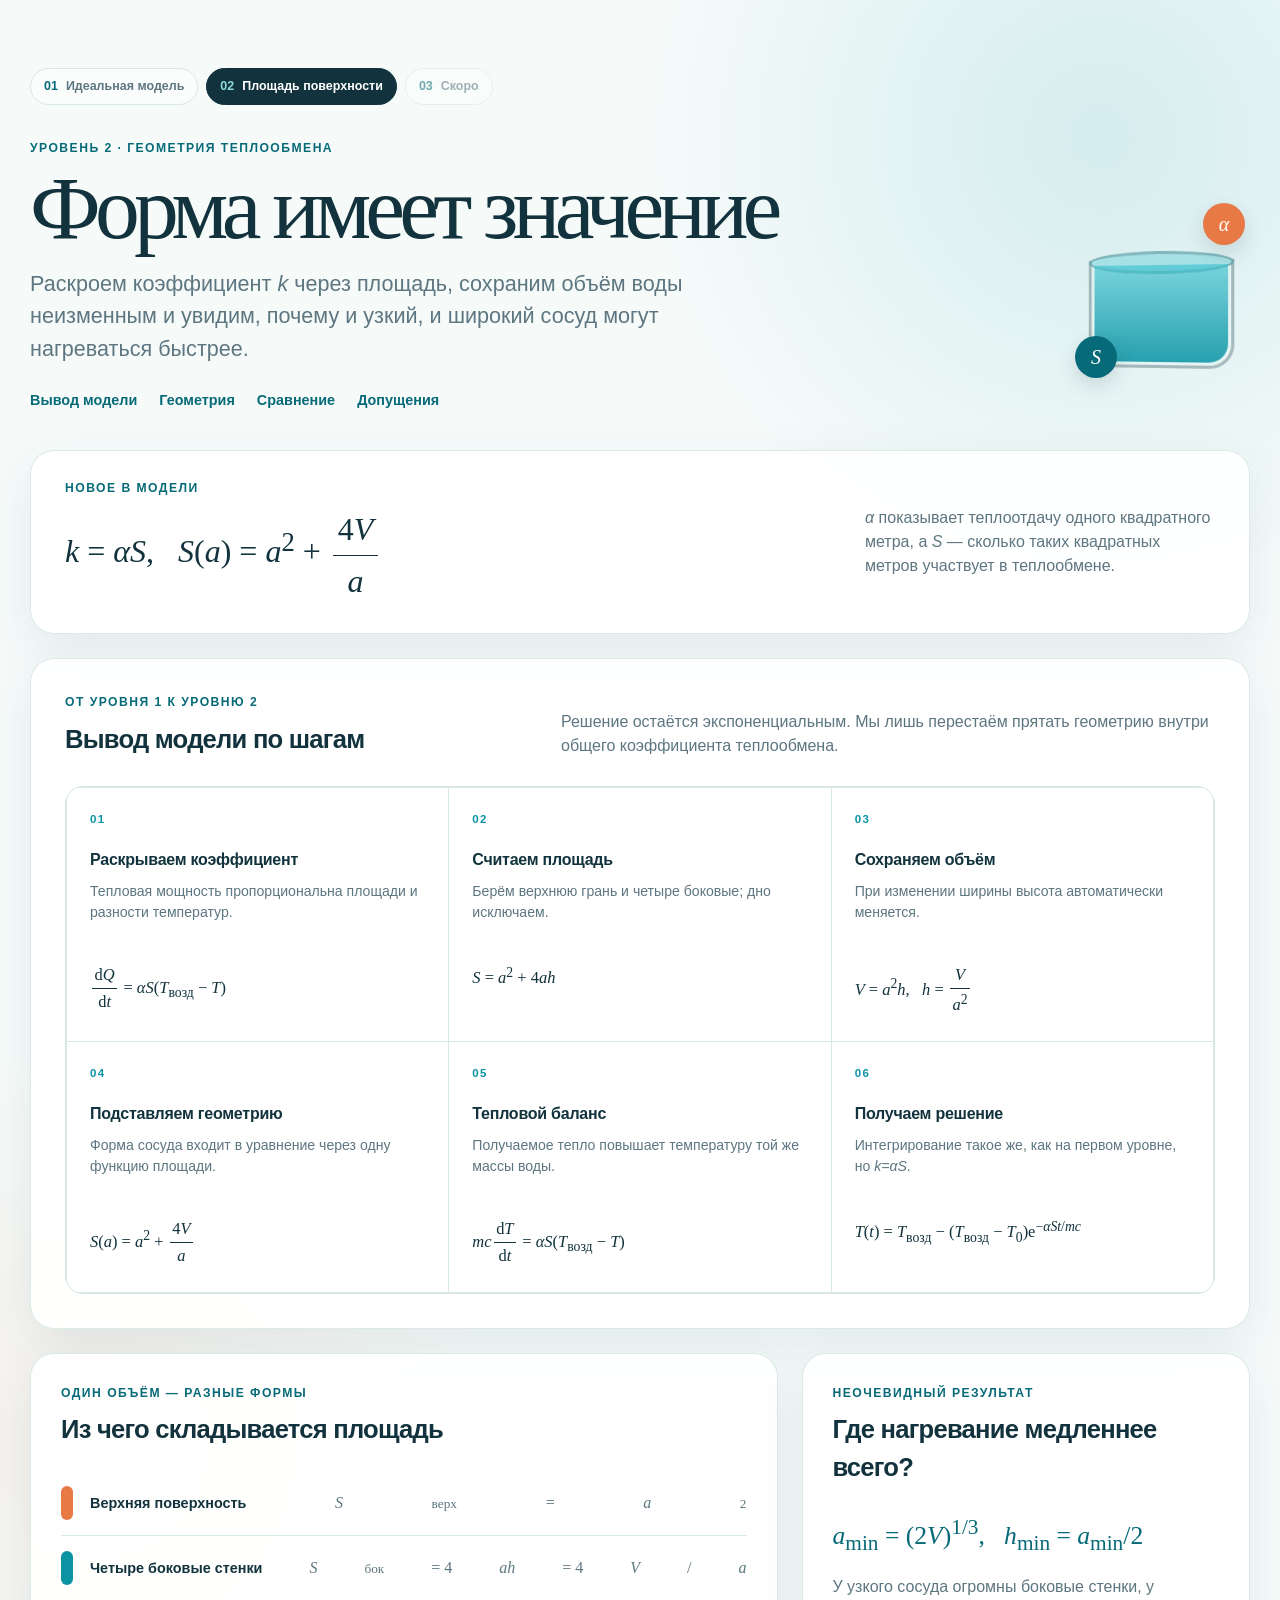
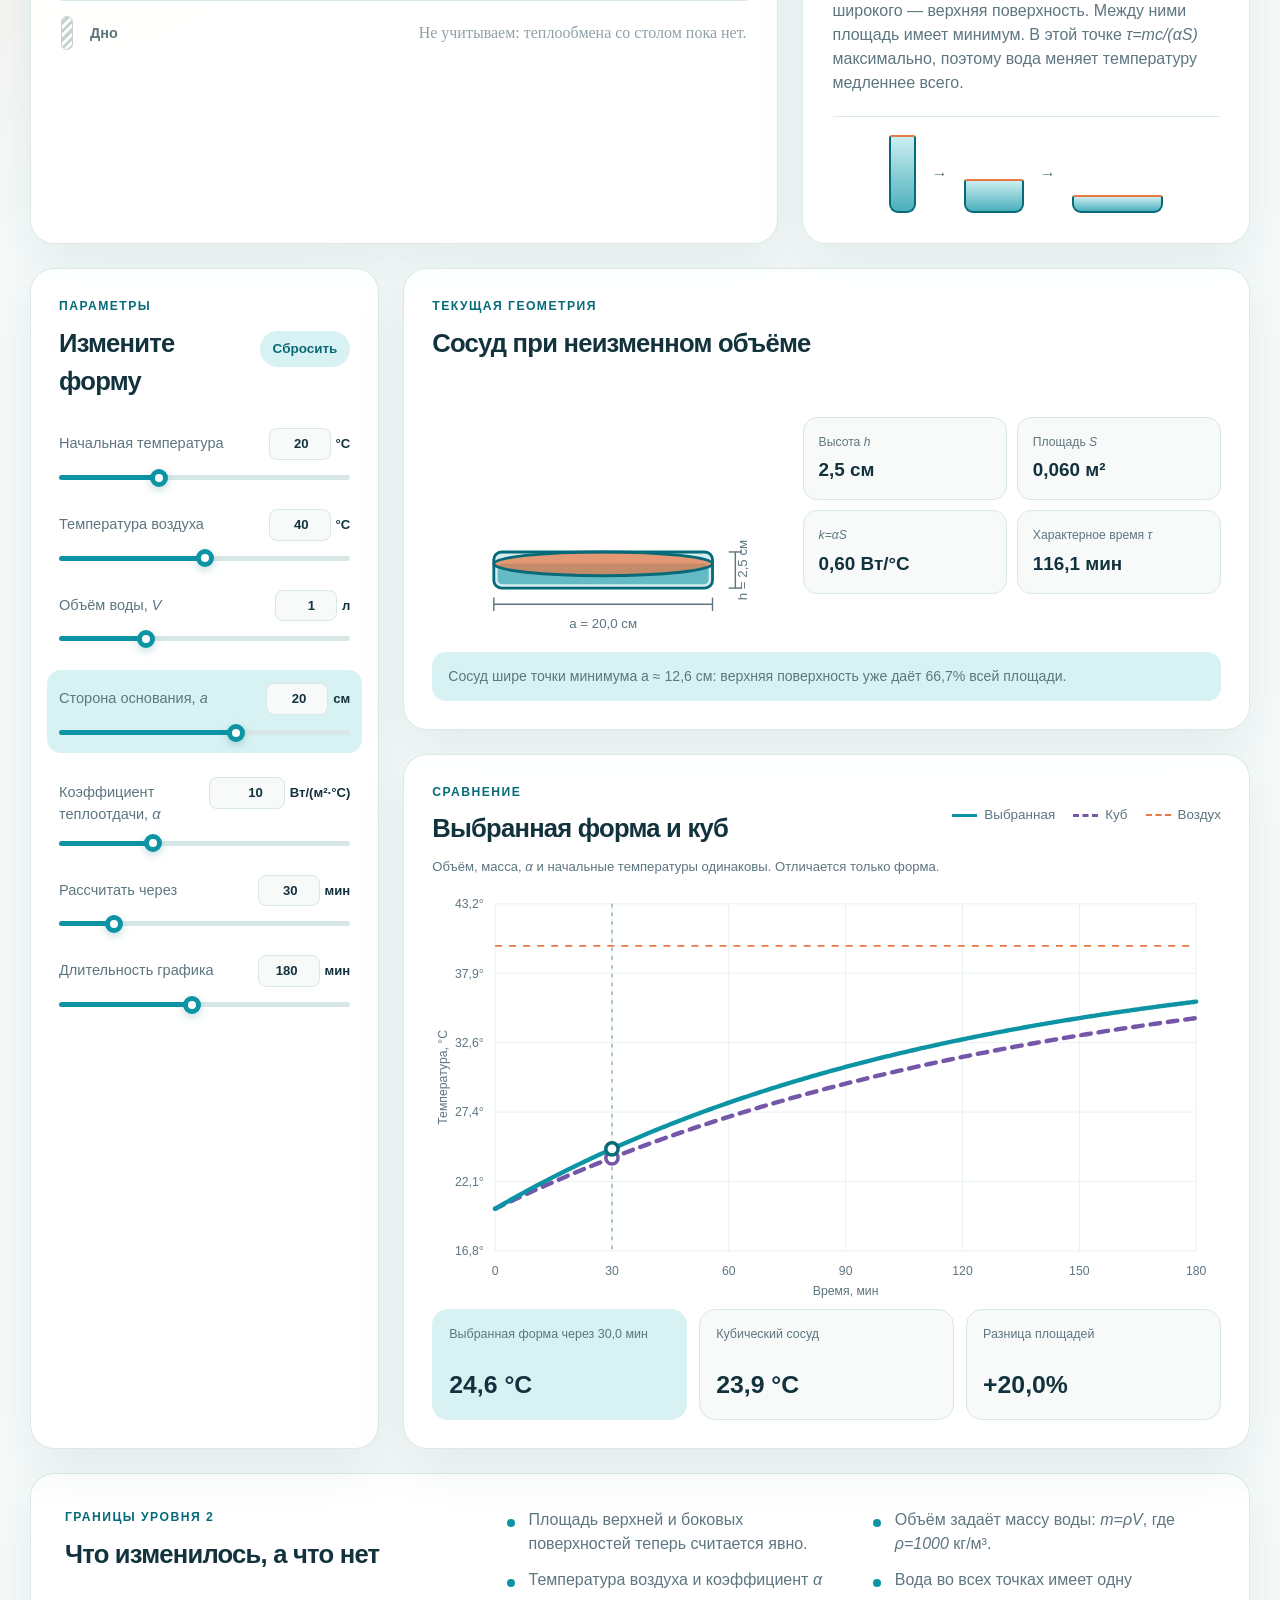
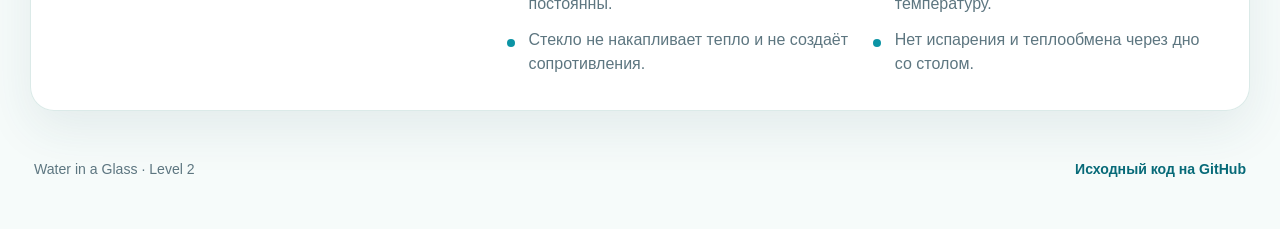
==== levels/2-surface-area/index.html @ 98decfc2 "Add level two surface area model" ====
<!doctype html>
<html lang="ru">
  <head>
    <meta charset="utf-8">
    <meta name="viewport" content="width=device-width, initial-scale=1">
    <meta name="description" content="Уровень 2: как площадь и форма сосуда влияют на нагревание воды">
    <title>Уровень 2 — площадь поверхности</title>
    <link rel="icon" href="../../favicon.svg" type="image/svg+xml">
    <link rel="stylesheet" href="../../styles.css">
    <link rel="stylesheet" href="level-two.css">
    <script src="level-two.js" defer></script>
  </head>
  <body>
    <main class="page-shell">
      <header class="hero level-two-hero">
        <nav class="level-switcher" aria-label="Уровни модели">
          <a href="../../"><span>01</span> Идеальная модель</a>
          <a href="./" aria-current="page"><span>02</span> Площадь поверхности</a>
          <span class="level-coming"><span>03</span> Скоро</span>
        </nav>
        <div class="eyebrow">Уровень 2 · геометрия теплообмена</div>
        <div class="hero-grid">
          <div>
            <h1>Форма имеет значение</h1>
            <p class="lede">
              Раскроем коэффициент <var>k</var> через площадь, сохраним объём воды
              неизменным и увидим, почему и узкий, и широкий сосуд могут нагреваться быстрее.
            </p>
            <nav class="page-nav" aria-label="Разделы уровня 2">
              <a href="#derivation">Вывод модели</a>
              <a href="#geometry">Геометрия</a>
              <a href="#simulator">Сравнение</a>
              <a href="#assumptions">Допущения</a>
            </nav>
          </div>
          <div class="shape-hero" aria-hidden="true">
            <div class="shape-hero-air">α</div>
            <div class="shape-hero-vessel"><span></span></div>
            <div class="shape-hero-area">S</div>
          </div>
        </div>
      </header>

      <section class="formula-card level-two-formula" aria-labelledby="formula-title">
        <div>
          <p class="section-kicker" id="formula-title">Новое в модели</p>
          <p class="formula" aria-label="k равно альфа S; S равно a в квадрате плюс четыре V делённое на a">
            <var>k</var> = <var>αS</var>, &nbsp;
            <var>S</var>(<var>a</var>) = <var>a</var><sup>2</sup> +
            <span class="fraction"><span>4<var>V</var></span><span><var>a</var></span></span>
          </p>
        </div>
        <p class="formula-note">
          <var>α</var> показывает теплоотдачу одного квадратного метра, а <var>S</var> —
          сколько таких квадратных метров участвует в теплообмене.
        </p>
      </section>

      <section class="lesson-card" id="derivation" aria-labelledby="derivation-title">
        <div class="lesson-intro">
          <p class="section-kicker">От уровня 1 к уровню 2</p>
          <h2 id="derivation-title">Вывод модели по шагам</h2>
          <p>
            Решение остаётся экспоненциальным. Мы лишь перестаём прятать геометрию
            внутри общего коэффициента теплообмена.
          </p>
        </div>

        <ol class="derivation-grid level-two-steps">
          <li>
            <span class="step-number">01</span>
            <h3>Раскрываем коэффициент</h3>
            <p>Тепловая мощность пропорциональна площади и разности температур.</p>
            <p class="step-equation">
              <span class="fraction"><span>d<var>Q</var></span><span>d<var>t</var></span></span>
              = <var>αS</var>(<var>T</var><sub>возд</sub> − <var>T</var>)
            </p>
          </li>
          <li>
            <span class="step-number">02</span>
            <h3>Считаем площадь</h3>
            <p>Берём верхнюю грань и четыре боковые; дно исключаем.</p>
            <p class="step-equation"><var>S</var> = <var>a</var><sup>2</sup> + 4<var>ah</var></p>
          </li>
          <li>
            <span class="step-number">03</span>
            <h3>Сохраняем объём</h3>
            <p>При изменении ширины высота автоматически меняется.</p>
            <p class="step-equation">
              <var>V</var> = <var>a</var><sup>2</sup><var>h</var>, &nbsp;
              <var>h</var> = <span class="fraction"><span><var>V</var></span><span><var>a</var><sup>2</sup></span></span>
            </p>
          </li>
          <li>
            <span class="step-number">04</span>
            <h3>Подставляем геометрию</h3>
            <p>Форма сосуда входит в уравнение через одну функцию площади.</p>
            <p class="step-equation">
              <var>S</var>(<var>a</var>) = <var>a</var><sup>2</sup> +
              <span class="fraction"><span>4<var>V</var></span><span><var>a</var></span></span>
            </p>
          </li>
          <li>
            <span class="step-number">05</span>
            <h3>Тепловой баланс</h3>
            <p>Получаемое тепло повышает температуру той же массы воды.</p>
            <p class="step-equation">
              <var>mc</var><span class="fraction"><span>d<var>T</var></span><span>d<var>t</var></span></span>
              = <var>αS</var>(<var>T</var><sub>возд</sub> − <var>T</var>)
            </p>
          </li>
          <li>
            <span class="step-number">06</span>
            <h3>Получаем решение</h3>
            <p>Интегрирование такое же, как на первом уровне, но <var>k=αS</var>.</p>
            <p class="step-equation">
              <var>T</var>(<var>t</var>) = <var>T</var><sub>возд</sub> −
              (<var>T</var><sub>возд</sub> − <var>T</var><sub>0</sub>)e<sup>−<var>αSt</var>/<var>mc</var></sup>
            </p>
          </li>
        </ol>
      </section>

      <section class="concepts-grid" id="geometry" aria-label="Геометрический смысл модели">
        <article class="parameter-card geometry-card">
          <p class="section-kicker">Один объём — разные формы</p>
          <h2>Из чего складывается площадь</h2>
          <div class="area-breakdown">
            <div>
              <span class="area-swatch top"></span>
              <p><strong>Верхняя поверхность</strong><var>S</var><sub>верх</sub> = <var>a</var><sup>2</sup></p>
            </div>
            <div>
              <span class="area-swatch sides"></span>
              <p><strong>Четыре боковые стенки</strong><var>S</var><sub>бок</sub> = 4<var>ah</var> = 4<var>V</var>/<var>a</var></p>
            </div>
            <div class="excluded-area">
              <span class="area-swatch bottom"></span>
              <p><strong>Дно</strong>Не учитываем: теплообмена со столом пока нет.</p>
            </div>
          </div>
        </article>

        <article class="meaning-card optimum-card">
          <p class="section-kicker">Неочевидный результат</p>
          <h2>Где нагревание медленнее всего?</h2>
          <p class="optimum-equation">
            <var>a</var><sub>min</sub> = (2<var>V</var>)<sup>1/3</sup>, &nbsp;
            <var>h</var><sub>min</sub> = <var>a</var><sub>min</sub>/2
          </p>
          <p>
            У узкого сосуда огромны боковые стенки, у широкого — верхняя поверхность.
            Между ними площадь имеет минимум. В этой точке <var>τ=mc/(αS)</var> максимально,
            поэтому вода меняет температуру медленнее всего.
          </p>
          <div class="shape-extremes" aria-hidden="true">
            <span class="shape-example narrow"></span>
            <i>→</i>
            <span class="shape-example optimum"></span>
            <i>→</i>
            <span class="shape-example wide"></span>
          </div>
        </article>
      </section>

      <section class="workspace level-two-workspace" id="simulator" aria-label="Сравнение форм сосудов">
        <aside class="controls-card">
          <div class="section-heading">
            <div>
              <p class="section-kicker">Параметры</p>
              <h2>Измените форму</h2>
            </div>
            <button class="reset-button" id="reset" type="button">Сбросить</button>
          </div>

          <div class="control-list">
            <div class="control">
              <div class="control-header">
                <label for="initial-temperature">Начальная температура</label>
                <span class="numeric-control"><input id="initial-temperature-number" type="number" min="-10" max="80" step="0.1" value="20" aria-label="Точная начальная температура"><span>°C</span></span>
              </div>
              <input id="initial-temperature" type="range" min="-10" max="80" step="0.1" value="20">
            </div>
            <div class="control">
              <div class="control-header">
                <label for="air-temperature">Температура воздуха</label>
                <span class="numeric-control"><input id="air-temperature-number" type="number" min="-10" max="90" step="0.1" value="40" aria-label="Точная температура воздуха"><span>°C</span></span>
              </div>
              <input id="air-temperature" type="range" min="-10" max="90" step="0.1" value="40">
            </div>
            <div class="control">
              <div class="control-header">
                <label for="volume">Объём воды, <var>V</var></label>
                <span class="numeric-control"><input id="volume-number" type="number" min="0.2" max="3" step="0.01" value="1" aria-label="Точный объём воды"><span>л</span></span>
              </div>
              <input id="volume" type="range" min="0.2" max="3" step="0.01" value="1">
            </div>
            <div class="control highlighted-control">
              <div class="control-header">
                <label for="base-side">Сторона основания, <var>a</var></label>
                <span class="numeric-control"><input id="base-side-number" type="number" min="4" max="30" step="0.1" value="20" aria-label="Точная сторона квадратного основания"><span>см</span></span>
              </div>
              <input id="base-side" type="range" min="4" max="30" step="0.1" value="20">
            </div>
            <div class="control">
              <div class="control-header">
                <label for="alpha">Коэффициент теплоотдачи, <var>α</var></label>
                <span class="numeric-control wide"><input id="alpha-number" type="number" min="1" max="30" step="0.1" value="10" aria-label="Точный коэффициент теплоотдачи"><span>Вт/(м²·°C)</span></span>
              </div>
              <input id="alpha" type="range" min="1" max="30" step="0.1" value="10">
            </div>
            <div class="control">
              <div class="control-header">
                <label for="sample-time">Рассчитать через</label>
                <span class="numeric-control"><input id="sample-time-number" type="number" min="0" max="180" step="0.1" value="30" aria-label="Точное время расчёта"><span>мин</span></span>
              </div>
              <input id="sample-time" type="range" min="0" max="180" step="0.1" value="30">
            </div>
            <div class="control">
              <div class="control-header">
                <label for="duration">Длительность графика</label>
                <span class="numeric-control"><input id="duration-number" type="number" min="30" max="360" step="1" value="180" aria-label="Точная длительность графика"><span>мин</span></span>
              </div>
              <input id="duration" type="range" min="30" max="360" step="1" value="180">
            </div>
          </div>
        </aside>

        <div class="level-two-output">
          <section class="vessel-card" aria-labelledby="vessel-title">
            <div>
              <p class="section-kicker">Текущая геометрия</p>
              <h2 id="vessel-title">Сосуд при неизменном объёме</h2>
            </div>
            <div class="vessel-layout">
              <svg id="vessel-diagram" viewBox="0 0 360 270" role="img" aria-labelledby="vessel-diagram-title vessel-diagram-description">
                <title id="vessel-diagram-title">Схема сосуда</title>
                <desc id="vessel-diagram-description">Прямоугольный сосуд с квадратным основанием, заполненный водой.</desc>
              </svg>
              <dl class="geometry-values">
                <div><dt>Высота <var>h</var></dt><dd id="height-result">2,5 см</dd></div>
                <div><dt>Площадь <var>S</var></dt><dd id="area-result">0,060 м²</dd></div>
                <div><dt><var>k=αS</var></dt><dd id="k-result">0,60 Вт/°C</dd></div>
                <div><dt>Характерное время <var>τ</var></dt><dd id="tau-result">116,1 мин</dd></div>
              </dl>
            </div>
            <p class="geometry-insight" id="geometry-insight"></p>
          </section>

          <section class="visualization-card comparison-card" aria-labelledby="graph-heading">
            <div class="section-heading graph-heading">
              <div>
                <p class="section-kicker">Сравнение</p>
                <h2 id="graph-heading">Выбранная форма и куб</h2>
              </div>
              <div class="legend" aria-label="Легенда графика">
                <span><i class="legend-line selected-curve"></i>Выбранная</span>
                <span><i class="legend-line cube-curve"></i>Куб</span>
                <span><i class="legend-line ambient"></i>Воздух</span>
              </div>
            </div>
            <p class="chart-explanation">
              Объём, масса, <var>α</var> и начальные температуры одинаковы. Отличается только форма.
            </p>
            <div class="chart-wrap">
              <svg id="comparison-chart" viewBox="0 0 900 480" role="img" aria-labelledby="comparison-chart-title comparison-chart-description">
                <title id="comparison-chart-title">Сравнение температуры воды в сосудах разной формы</title>
                <desc id="comparison-chart-description">Две кривые нагревания воды одинакового объёма в выбранном и кубическом сосудах.</desc>
              </svg>
            </div>
            <div class="results comparison-results" aria-live="polite">
              <article class="result-card accent">
                <span class="result-label" id="sample-result-label">Выбранная форма через 30 мин</span>
                <strong id="sample-temperature">24,6 °C</strong>
              </article>
              <article class="result-card">
                <span class="result-label">Кубический сосуд</span>
                <strong id="cube-temperature">24,0 °C</strong>
              </article>
              <article class="result-card">
                <span class="result-label">Разница площадей</span>
                <strong id="area-comparison">+20,0%</strong>
              </article>
            </div>
          </section>
        </div>
      </section>

      <section class="assumptions" id="assumptions" aria-labelledby="assumptions-title">
        <div>
          <p class="section-kicker">Границы уровня 2</p>
          <h2 id="assumptions-title">Что изменилось, а что нет</h2>
        </div>
        <ul>
          <li>Площадь верхней и боковых поверхностей теперь считается явно.</li>
          <li>Объём задаёт массу воды: <var>m=ρV</var>, где <var>ρ=1000</var> кг/м³.</li>
          <li>Температура воздуха и коэффициент <var>α</var> постоянны.</li>
          <li>Вода во всех точках имеет одну температуру.</li>
          <li>Стекло не накапливает тепло и не создаёт сопротивления.</li>
          <li>Нет испарения и теплообмена через дно со столом.</li>
        </ul>
      </section>

      <footer>
        <span>Water in a Glass · Level 2</span>
        <a href="https://github.com/Tikhonglukhov/water-in-a-glass">Исходный код на GitHub</a>
      </footer>
    </main>
  </body>
</html>
---- styles.css ----
:root {
  color-scheme: light;
  --ink: #12333d;
  --muted: #5d7680;
  --paper: #f6fbfa;
  --card: rgba(255, 255, 255, 0.92);
  --line: #d8e8e6;
  --grid: #e5efee;
  --water: #0c94a5;
  --water-dark: #076a78;
  --water-soft: #d8f2f3;
  --warm: #e87945;
  --shadow: 0 18px 50px rgba(30, 83, 86, 0.09);
  --radius: 24px;
}

* {
  box-sizing: border-box;
}

html {
  scroll-behavior: smooth;
}

body {
  margin: 0;
  color: var(--ink);
  background:
    radial-gradient(circle at 86% 4%, rgba(12, 148, 165, 0.14), transparent 29rem),
    radial-gradient(circle at 7% 42%, rgba(232, 121, 69, 0.08), transparent 25rem),
    var(--paper);
  font-family: Inter, ui-sans-serif, -apple-system, BlinkMacSystemFont, "Segoe UI", sans-serif;
  line-height: 1.5;
}

button,
input {
  font: inherit;
}

.page-shell {
  width: min(1220px, calc(100% - 40px));
  margin: 0 auto;
}

.hero {
  padding: 68px 0 38px;
}

.level-switcher {
  display: flex;
  flex-wrap: wrap;
  gap: 8px;
  margin-bottom: 34px;
}

.level-switcher > a,
.level-switcher > .level-coming {
  display: inline-flex;
  gap: 8px;
  align-items: center;
  padding: 8px 13px;
  color: var(--muted);
  background: rgba(255, 255, 255, 0.64);
  border: 1px solid var(--line);
  border-radius: 999px;
  font-size: 0.78rem;
  font-weight: 750;
  text-decoration: none;
}

.level-switcher > a span,
.level-switcher > .level-coming span {
  color: var(--water-dark);
  font-variant-numeric: tabular-nums;
}

.level-switcher > a:hover {
  color: var(--water-dark);
  border-color: rgba(12, 148, 165, 0.4);
}

.level-switcher > a[aria-current="page"] {
  color: #fff;
  background: var(--ink);
  border-color: var(--ink);
}

.level-switcher > a[aria-current="page"] span {
  color: #8edbe0;
}

.level-switcher > .level-coming {
  opacity: 0.56;
}

.hero-grid {
  display: grid;
  grid-template-columns: minmax(0, 1fr) 180px;
  gap: 56px;
  align-items: center;
}

.eyebrow,
.section-kicker {
  margin: 0 0 8px;
  color: var(--water-dark);
  font-size: 0.76rem;
  font-weight: 800;
  letter-spacing: 0.12em;
  text-transform: uppercase;
}

h1,
h2,
p {
  margin-top: 0;
}

h1 {
  max-width: 850px;
  margin-bottom: 18px;
  font-family: Georgia, "Times New Roman", serif;
  font-size: clamp(3.3rem, 7vw, 6.7rem);
  font-weight: 500;
  letter-spacing: -0.065em;
  line-height: 0.95;
}

h2 {
  margin-bottom: 0;
  font-size: clamp(1.35rem, 2vw, 1.75rem);
  letter-spacing: -0.03em;
}

.lede {
  max-width: 730px;
  margin-bottom: 0;
  color: var(--muted);
  font-size: clamp(1.08rem, 2vw, 1.35rem);
}

.page-nav {
  display: flex;
  flex-wrap: wrap;
  gap: 10px 22px;
  margin-top: 25px;
}

.page-nav a {
  color: var(--water-dark);
  font-size: 0.9rem;
  font-weight: 750;
  text-decoration: none;
}

.page-nav a:hover {
  text-decoration: underline;
  text-underline-offset: 4px;
}

.glass {
  position: relative;
  width: 132px;
  height: 170px;
  margin: 0 auto;
  overflow: hidden;
  border: 3px solid rgba(18, 51, 61, 0.28);
  border-top-color: rgba(18, 51, 61, 0.15);
  border-radius: 8px 8px 30px 30px;
  box-shadow: inset 10px 0 18px rgba(255, 255, 255, 0.5), 0 26px 30px rgba(12, 106, 120, 0.13);
  transform: perspective(300px) rotateY(-4deg);
}

.glass::before {
  position: absolute;
  z-index: 3;
  top: -3px;
  left: -3px;
  width: calc(100% + 6px);
  height: 10px;
  border: 3px solid rgba(18, 51, 61, 0.25);
  border-radius: 50%;
  content: "";
}

.glass-water {
  position: absolute;
  right: 4px;
  bottom: 4px;
  left: 4px;
  height: 68%;
  background: linear-gradient(180deg, rgba(61, 194, 207, 0.72), rgba(12, 148, 165, 0.9));
  border-radius: 50% 50% 25px 25px / 8px 8px 25px 25px;
}

.glass-water::before {
  position: absolute;
  top: -5px;
  right: 0;
  left: 0;
  height: 12px;
  background: rgba(101, 211, 219, 0.86);
  border-radius: 50%;
  content: "";
}

.glass-shine {
  position: absolute;
  z-index: 4;
  top: 20px;
  left: 15px;
  width: 8px;
  height: 88px;
  background: rgba(255, 255, 255, 0.62);
  border-radius: 999px;
}

.formula-card,
.lesson-card,
.parameter-card,
.meaning-card,
.controls-card,
.visualization-card,
.assumptions {
  background: var(--card);
  border: 1px solid rgba(216, 232, 230, 0.9);
  box-shadow: var(--shadow);
}

.formula-card {
  display: flex;
  justify-content: space-between;
  gap: 48px;
  align-items: center;
  padding: 28px 34px;
  border-radius: var(--radius);
}

.formula {
  margin-bottom: 0;
  color: var(--ink);
  font-family: Georgia, "Times New Roman", serif;
  font-size: clamp(1.35rem, 3vw, 2rem);
  white-space: nowrap;
}

.formula-note {
  max-width: 350px;
  margin-bottom: 0;
  color: var(--muted);
}

.lesson-card {
  margin-top: 24px;
  padding: 34px;
  border-radius: var(--radius);
  scroll-margin-top: 20px;
}

.lesson-intro {
  display: grid;
  grid-template-columns: 0.8fr 1.2fr;
  column-gap: 60px;
  align-items: end;
  margin-bottom: 28px;
}

.lesson-intro .section-kicker {
  grid-column: 1;
}

.lesson-intro h2 {
  grid-column: 1;
}

.lesson-intro > p:last-child {
  grid-column: 2;
  grid-row: 1 / span 2;
  margin-bottom: 0;
  color: var(--muted);
}

.derivation-grid {
  display: grid;
  grid-template-columns: repeat(3, minmax(0, 1fr));
  gap: 1px;
  margin: 0;
  padding: 1px;
  overflow: hidden;
  background: var(--line);
  border: 1px solid var(--line);
  border-radius: 18px;
  list-style: none;
  counter-reset: none;
}

.derivation-grid li {
  min-width: 0;
  padding: 23px;
  background: #fff;
}

.step-number {
  display: block;
  margin-bottom: 20px;
  color: var(--water);
  font-size: 0.72rem;
  font-weight: 800;
  letter-spacing: 0.12em;
}

.derivation-grid h3,
.limit-checks h3 {
  margin: 0 0 9px;
  font-size: 1rem;
  letter-spacing: -0.015em;
}

.derivation-grid li > p:not(.step-equation) {
  min-height: 4.5em;
  margin-bottom: 18px;
  color: var(--muted);
  font-size: 0.88rem;
}

.step-equation,
.tau-equation {
  margin-bottom: 0;
  overflow-x: auto;
  color: var(--ink);
  font-family: Georgia, "Times New Roman", serif;
  font-size: 1.1rem;
  white-space: nowrap;
}

.fraction {
  display: inline-grid;
  grid-template-rows: auto auto;
  margin: 0 0.12em;
  vertical-align: middle;
  text-align: center;
}

.fraction > span:first-child {
  padding: 0 0.16em 0.05em;
  border-bottom: 1px solid currentColor;
}

.fraction > span:last-child {
  padding: 0.05em 0.16em 0;
}

.bracket {
  font-size: 1.45em;
  vertical-align: middle;
}

.concepts-grid {
  display: grid;
  grid-template-columns: minmax(0, 1.25fr) minmax(320px, 0.75fr);
  gap: 24px;
  margin-top: 24px;
  scroll-margin-top: 20px;
}

.parameter-card,
.meaning-card {
  padding: 30px;
  border-radius: var(--radius);
}

.table-wrap {
  margin-top: 23px;
  overflow-x: auto;
}

table {
  width: 100%;
  border-collapse: collapse;
  font-size: 0.9rem;
}

th,
td {
  padding: 11px 12px;
  border-bottom: 1px solid var(--line);
  text-align: left;
}

th {
  color: var(--muted);
  font-size: 0.72rem;
  letter-spacing: 0.08em;
  text-transform: uppercase;
}

td:first-child {
  color: var(--water-dark);
  font-family: Georgia, "Times New Roman", serif;
  font-size: 1.05rem;
  white-space: nowrap;
}

td:last-child {
  white-space: nowrap;
}

.parameter-note {
  margin: 20px 0 0;
  padding: 15px 17px;
  color: var(--muted);
  background: var(--water-soft);
  border-radius: 14px;
  font-size: 0.88rem;
}

.meaning-card > p:not(.section-kicker):not(.tau-equation) {
  color: var(--muted);
}

.tau-equation {
  margin: 26px 0 18px;
  color: var(--water-dark);
  font-size: 2.35rem;
}

.limit-checks {
  display: grid;
  gap: 0;
  margin-top: 25px;
  padding-top: 22px;
  border-top: 1px solid var(--line);
}

.limit-checks h3 {
  margin-bottom: 8px;
}

.limit-checks p {
  display: flex;
  justify-content: space-between;
  gap: 16px;
  margin: 0;
  padding: 10px 0;
  border-bottom: 1px solid var(--line);
  color: var(--muted);
  font-size: 0.84rem;
}

.limit-checks p:last-child {
  border-bottom: 0;
}

.limit-checks strong {
  color: var(--ink);
  font-weight: 750;
  text-align: right;
}

.workspace {
  display: grid;
  grid-template-columns: minmax(290px, 0.72fr) minmax(560px, 1.7fr);
  gap: 24px;
  margin-top: 24px;
  scroll-margin-top: 20px;
}

.controls-card,
.visualization-card {
  padding: 28px;
  border-radius: var(--radius);
}

.section-heading {
  display: flex;
  justify-content: space-between;
  gap: 20px;
  align-items: center;
  margin-bottom: 28px;
}

.reset-button {
  padding: 8px 13px;
  color: var(--water-dark);
  background: var(--water-soft);
  border: 0;
  border-radius: 999px;
  cursor: pointer;
  font-size: 0.84rem;
  font-weight: 750;
}

.reset-button:hover {
  background: #c7eaec;
}

.reset-button:focus-visible,
input[type="range"]:focus-visible,
a:focus-visible {
  outline: 3px solid rgba(12, 148, 165, 0.32);
  outline-offset: 3px;
}

.control-list {
  display: grid;
  gap: 24px;
}

.control {
  display: grid;
  gap: 10px;
}

.control-header {
  display: flex;
  justify-content: space-between;
  gap: 16px;
  align-items: baseline;
  color: var(--muted);
  font-size: 0.91rem;
}

.control-header label {
  cursor: pointer;
}

.numeric-control {
  display: inline-flex;
  flex: 0 0 auto;
  gap: 5px;
  align-items: center;
  color: var(--ink);
  font-size: 0.82rem;
  font-weight: 760;
  white-space: nowrap;
}

.numeric-control input {
  width: 62px;
  padding: 5px 6px;
  color: var(--ink);
  background: #f7faf9;
  border: 1px solid var(--line);
  border-radius: 8px;
  font-variant-numeric: tabular-nums;
  font-weight: 760;
  text-align: right;
}

.numeric-control.wide input {
  width: 76px;
}

.numeric-control input:focus-visible {
  border-color: var(--water);
  outline: 3px solid rgba(12, 148, 165, 0.2);
}

input[type="range"] {
  width: 100%;
  height: 5px;
  margin: 5px 0;
  appearance: none;
  background: linear-gradient(90deg, var(--water) var(--range-progress, 50%), var(--line) var(--range-progress, 50%));
  border-radius: 99px;
  cursor: pointer;
}

input[type="range"]::-webkit-slider-thumb {
  width: 18px;
  height: 18px;
  appearance: none;
  background: #fff;
  border: 5px solid var(--water);
  border-radius: 50%;
  box-shadow: 0 3px 9px rgba(7, 106, 120, 0.24);
}

input[type="range"]::-moz-range-thumb {
  width: 10px;
  height: 10px;
  background: #fff;
  border: 5px solid var(--water);
  border-radius: 50%;
  box-shadow: 0 3px 9px rgba(7, 106, 120, 0.24);
}

.graph-heading {
  margin-bottom: 10px;
}

.chart-heading-actions {
  display: grid;
  justify-items: end;
  gap: 12px;
}

.chart-explanation {
  margin: 0 0 4px;
  color: var(--muted);
  font-size: 0.82rem;
}

.chart-mode {
  display: inline-flex;
  padding: 3px;
  background: #edf5f4;
  border-radius: 10px;
}

.chart-mode button {
  padding: 6px 12px;
  color: var(--muted);
  background: transparent;
  border: 0;
  border-radius: 8px;
  cursor: pointer;
  font-weight: 750;
}

.chart-mode button[aria-pressed="true"] {
  color: var(--water-dark);
  background: #fff;
  box-shadow: 0 2px 8px rgba(30, 83, 86, 0.1);
}

.chart-mode button:focus-visible {
  outline: 3px solid rgba(12, 148, 165, 0.28);
  outline-offset: 2px;
}

.legend {
  display: flex;
  gap: 18px;
  color: var(--muted);
  font-size: 0.84rem;
}

.legend span {
  display: inline-flex;
  gap: 7px;
  align-items: center;
}

.legend-line {
  display: inline-block;
  width: 25px;
  border-top: 3px solid var(--water);
}

.legend-line.ambient {
  border-top: 2px dashed var(--warm);
}

.chart-wrap {
  width: 100%;
  min-height: 380px;
}

#temperature-chart {
  display: block;
  width: 100%;
  height: auto;
  min-height: 380px;
  overflow: visible;
}

.results {
  display: grid;
  grid-template-columns: repeat(3, 1fr);
  gap: 12px;
}

.result-card {
  min-width: 0;
  padding: 16px;
  background: #f7faf9;
  border: 1px solid var(--line);
  border-radius: 16px;
}

.result-card.accent {
  background: var(--water-soft);
  border-color: transparent;
}

.result-label {
  display: block;
  min-height: 2.6em;
  margin-bottom: 8px;
  color: var(--muted);
  font-size: 0.78rem;
  line-height: 1.3;
}

.result-card strong {
  display: block;
  overflow: hidden;
  color: var(--ink);
  font-size: clamp(1.15rem, 2vw, 1.55rem);
  font-variant-numeric: tabular-nums;
  text-overflow: ellipsis;
  white-space: nowrap;
}

.assumptions {
  display: grid;
  grid-template-columns: 0.7fr 1.3fr;
  gap: 60px;
  margin: 24px 0;
  padding: 34px;
  border-radius: var(--radius);
  scroll-margin-top: 20px;
}

.assumptions ul {
  display: grid;
  grid-template-columns: repeat(2, minmax(0, 1fr));
  gap: 12px 24px;
  margin: 0;
  padding: 0;
  list-style: none;
}

.assumptions li {
  position: relative;
  padding-left: 22px;
  color: var(--muted);
}

.assumptions li::before {
  position: absolute;
  top: 0.65em;
  left: 0;
  width: 8px;
  height: 8px;
  background: var(--water);
  border-radius: 50%;
  content: "";
}

footer {
  display: flex;
  justify-content: space-between;
  padding: 24px 4px 48px;
  color: var(--muted);
  font-size: 0.88rem;
}

footer a {
  color: var(--water-dark);
  font-weight: 700;
  text-decoration: none;
}

footer a:hover {
  text-decoration: underline;
}

@media (max-width: 900px) {
  .workspace {
    grid-template-columns: 1fr;
  }

  .concepts-grid {
    grid-template-columns: 1fr;
  }

  .derivation-grid {
    grid-template-columns: repeat(2, minmax(0, 1fr));
  }

  .formula-card,
  .assumptions {
    grid-template-columns: 1fr;
  }

  .formula-card {
    display: grid;
    gap: 15px;
  }

  .formula-note {
    max-width: none;
  }
}

@media (max-width: 620px) {
  .page-shell {
    width: min(100% - 24px, 1220px);
  }

  .hero {
    padding-top: 42px;
  }

  .hero-grid {
    grid-template-columns: 1fr;
    gap: 26px;
  }

  h1 {
    font-size: clamp(3.25rem, 18vw, 5rem);
  }

  .glass {
    display: none;
  }

  .formula-card,
  .lesson-card,
  .parameter-card,
  .meaning-card,
  .controls-card,
  .visualization-card,
  .assumptions {
    padding: 22px 18px;
    border-radius: 18px;
  }

  .page-nav {
    gap: 8px 16px;
  }

  .lesson-intro {
    display: block;
  }

  .lesson-intro > p:last-child {
    margin: 15px 0 0;
  }

  .derivation-grid {
    grid-template-columns: 1fr;
  }

  .derivation-grid li > p:not(.step-equation) {
    min-height: 0;
  }

  .formula {
    overflow-x: auto;
    font-size: 1.12rem;
  }

  .section-heading,
  .graph-heading {
    align-items: flex-start;
  }

  .graph-heading {
    display: grid;
  }

  .chart-heading-actions {
    justify-items: start;
  }

  .control-header {
    align-items: flex-start;
  }

  .numeric-control {
    white-space: normal;
  }

  .results,
  .assumptions ul {
    grid-template-columns: 1fr;
  }

  .result-label {
    min-height: auto;
  }

  .chart-wrap,
  #temperature-chart {
    min-height: 290px;
  }

  footer {
    gap: 15px;
    align-items: flex-start;
    flex-direction: column;
  }
}

@media (prefers-reduced-motion: reduce) {
  html {
    scroll-behavior: auto;
  }
}
---- levels/2-surface-area/level-two.css ----
.level-two-hero h1 {
  max-width: 950px;
}

.shape-hero {
  position: relative;
  width: 170px;
  height: 180px;
  margin: 0 auto;
}

.shape-hero-vessel {
  position: absolute;
  right: 12px;
  bottom: 10px;
  left: 12px;
  height: 108px;
  border: 3px solid rgba(18, 51, 61, 0.3);
  border-top: 0;
  border-radius: 0 0 24px 24px;
  transform: perspective(300px) rotateY(-5deg);
}

.shape-hero-vessel::before {
  position: absolute;
  top: -9px;
  right: -3px;
  left: -3px;
  height: 17px;
  background: rgba(142, 219, 224, 0.7);
  border: 3px solid rgba(18, 51, 61, 0.25);
  border-radius: 50%;
  content: "";
}

.shape-hero-vessel span {
  position: absolute;
  right: 3px;
  bottom: 3px;
  left: 3px;
  height: 92%;
  background: linear-gradient(180deg, rgba(61, 194, 207, 0.64), rgba(12, 148, 165, 0.88));
  border-radius: 0 0 19px 19px;
}

.shape-hero-air,
.shape-hero-area {
  position: absolute;
  z-index: 3;
  display: grid;
  width: 42px;
  height: 42px;
  place-items: center;
  color: #fff;
  border-radius: 50%;
  box-shadow: 0 8px 20px rgba(18, 51, 61, 0.14);
  font-family: Georgia, "Times New Roman", serif;
  font-size: 1.25rem;
  font-style: italic;
}

.shape-hero-air {
  top: 5px;
  right: 0;
  background: var(--warm);
}

.shape-hero-area {
  bottom: 0;
  left: 0;
  background: var(--water-dark);
}

.level-two-formula .formula {
  white-space: normal;
}

.level-two-steps .step-equation {
  font-size: 1.03rem;
}

.geometry-card,
.optimum-card,
.vessel-card {
  scroll-margin-top: 20px;
}

.area-breakdown {
  display: grid;
  gap: 0;
  margin-top: 23px;
}

.area-breakdown > div {
  display: grid;
  grid-template-columns: 16px 1fr;
  gap: 13px;
  align-items: center;
  padding: 15px 0;
  border-bottom: 1px solid var(--line);
}

.area-breakdown > div:last-child {
  border-bottom: 0;
}

.area-breakdown p {
  display: flex;
  justify-content: space-between;
  gap: 18px;
  align-items: baseline;
  margin: 0;
  color: var(--muted);
  font-family: Georgia, "Times New Roman", serif;
}

.area-breakdown strong {
  color: var(--ink);
  font-family: Inter, ui-sans-serif, -apple-system, BlinkMacSystemFont, "Segoe UI", sans-serif;
  font-size: 0.9rem;
}

.area-swatch {
  display: block;
  width: 12px;
  height: 34px;
  border-radius: 99px;
}

.area-swatch.top {
  background: var(--warm);
}

.area-swatch.sides {
  background: var(--water);
}

.area-swatch.bottom {
  background: repeating-linear-gradient(-45deg, #aebfbe 0 3px, transparent 3px 6px);
  border: 1px solid #aebfbe;
}

.excluded-area {
  opacity: 0.68;
}

.optimum-equation {
  margin: 25px 0 16px;
  color: var(--water-dark) !important;
  font-family: Georgia, "Times New Roman", serif;
  font-size: clamp(1.25rem, 2vw, 1.65rem);
}

.shape-extremes {
  display: flex;
  justify-content: center;
  gap: 16px;
  align-items: flex-end;
  min-height: 96px;
  margin-top: 21px;
  padding-top: 18px;
  border-top: 1px solid var(--line);
}

.shape-extremes i {
  align-self: center;
  color: var(--muted);
  font-style: normal;
}

.shape-example {
  display: block;
  background: linear-gradient(180deg, rgba(142, 219, 224, 0.45), rgba(12, 148, 165, 0.74));
  border: 2px solid var(--water-dark);
  border-top-color: var(--warm);
  border-radius: 3px 3px 9px 9px;
}

.shape-example.narrow {
  width: 27px;
  height: 78px;
}

.shape-example.optimum {
  width: 60px;
  height: 34px;
}

.shape-example.wide {
  width: 91px;
  height: 18px;
}

.level-two-workspace {
  grid-template-columns: minmax(290px, 0.66fr) minmax(600px, 1.6fr);
}

.highlighted-control {
  margin: 0 -12px;
  padding: 13px 12px;
  background: var(--water-soft);
  border-radius: 14px;
}

.level-two-output {
  display: grid;
  min-width: 0;
  gap: 24px;
}

.vessel-card {
  padding: 28px;
  background: var(--card);
  border: 1px solid rgba(216, 232, 230, 0.9);
  border-radius: var(--radius);
  box-shadow: var(--shadow);
}

.vessel-layout {
  display: grid;
  grid-template-columns: minmax(280px, 0.9fr) minmax(250px, 1.1fr);
  gap: 28px;
  align-items: center;
  margin-top: 15px;
}

#vessel-diagram {
  display: block;
  width: 100%;
  max-height: 270px;
}

.geometry-values {
  display: grid;
  grid-template-columns: repeat(2, minmax(0, 1fr));
  gap: 10px;
  margin: 0;
}

.geometry-values div {
  min-width: 0;
  padding: 15px;
  background: #f7faf9;
  border: 1px solid var(--line);
  border-radius: 14px;
}

.geometry-values dt {
  margin-bottom: 5px;
  color: var(--muted);
  font-size: 0.76rem;
}

.geometry-values dd {
  margin: 0;
  overflow: hidden;
  color: var(--ink);
  font-size: 1.18rem;
  font-variant-numeric: tabular-nums;
  font-weight: 780;
  text-overflow: ellipsis;
  white-space: nowrap;
}

.geometry-insight {
  margin: 18px 0 0;
  padding: 14px 16px;
  color: var(--muted);
  background: var(--water-soft);
  border-radius: 14px;
  font-size: 0.88rem;
}

.comparison-card {
  min-width: 0;
}

.legend-line.selected-curve {
  border-color: var(--water);
}

.legend-line.cube-curve {
  border-color: #7457a8;
  border-top-style: dashed;
}

.comparison-results {
  grid-template-columns: repeat(3, 1fr);
}

@media (max-width: 1040px) {
  .level-two-workspace {
    grid-template-columns: 1fr;
  }
}

@media (max-width: 760px) {
  .vessel-layout {
    grid-template-columns: 1fr;
  }

  #vessel-diagram {
    max-width: 420px;
    margin: 0 auto;
  }

  .area-breakdown p {
    display: grid;
    gap: 3px;
  }
}

@media (max-width: 620px) {
  .shape-hero {
    display: none;
  }

  .vessel-card {
    padding: 22px 18px;
    border-radius: 18px;
  }

  .geometry-values,
  .comparison-results {
    grid-template-columns: 1fr;
  }

  .legend {
    flex-wrap: wrap;
  }

  .level-two-formula .formula {
    font-size: 1.05rem;
  }
}
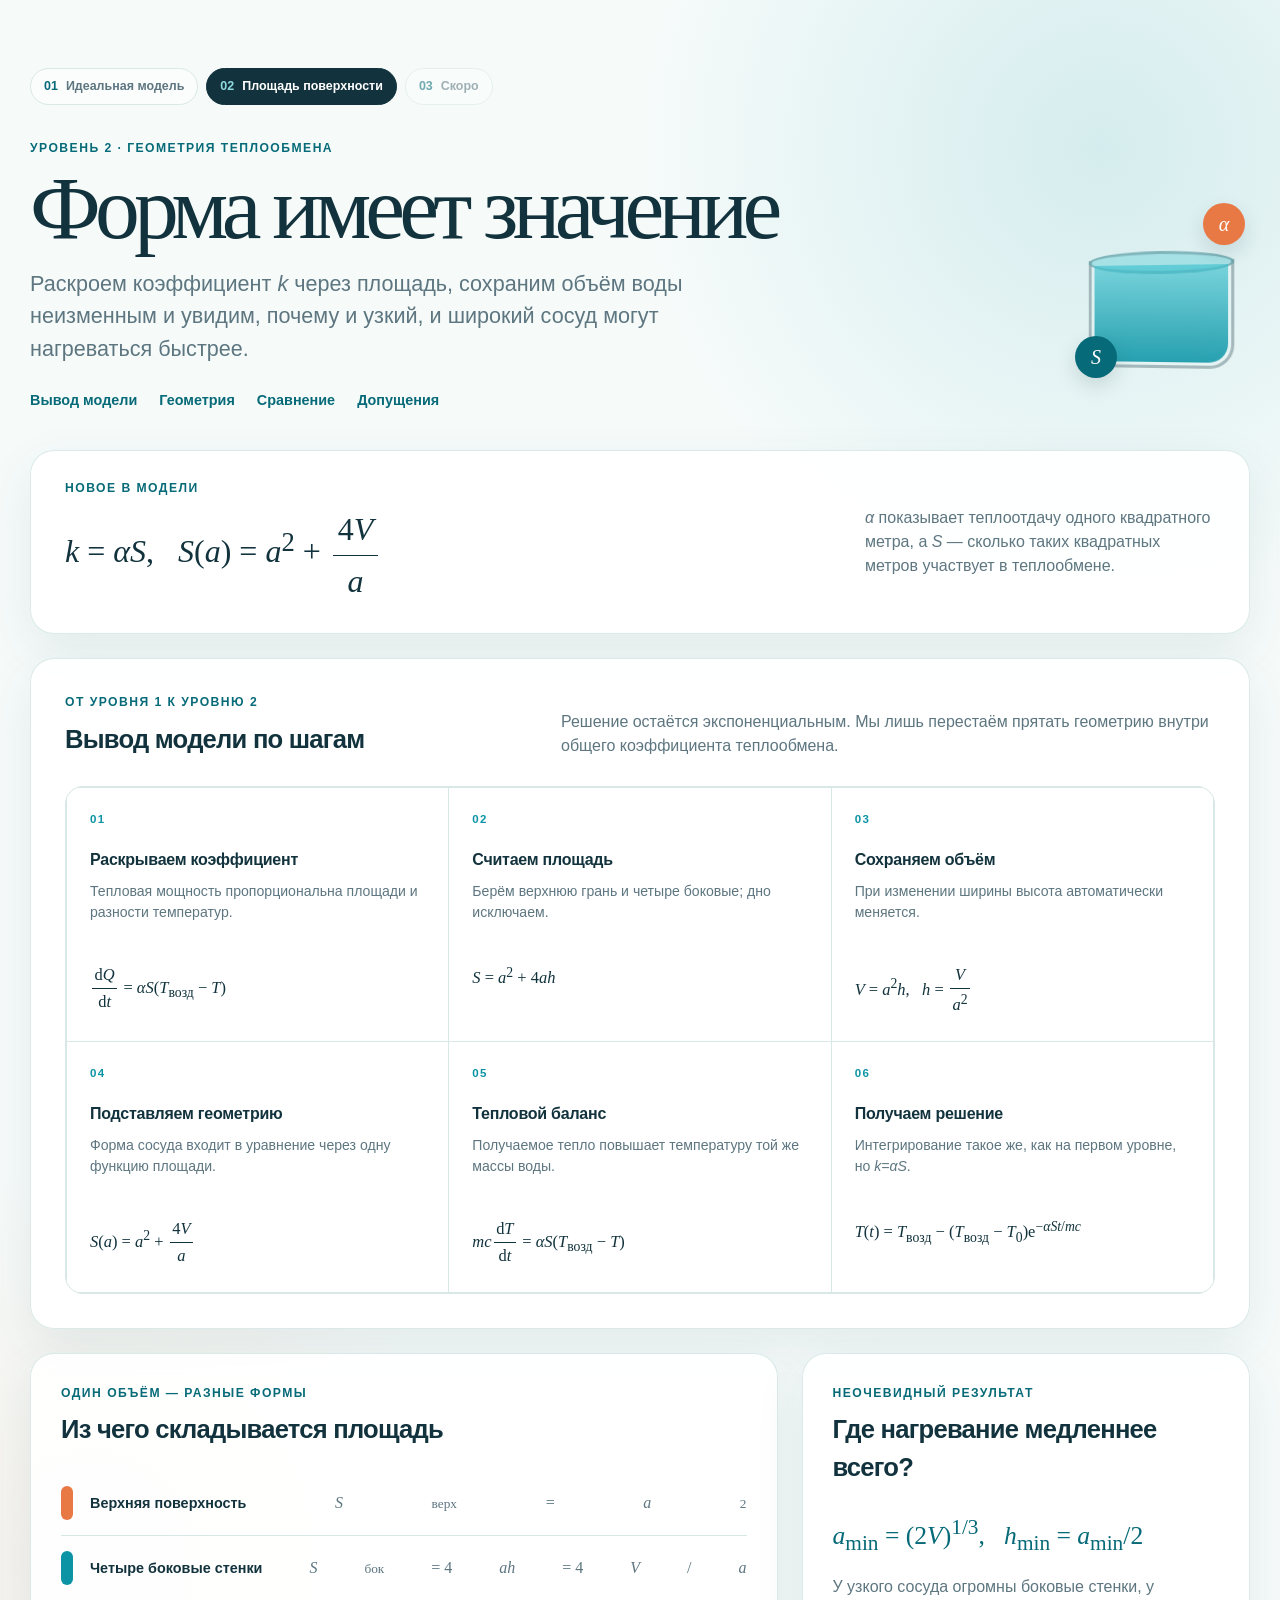
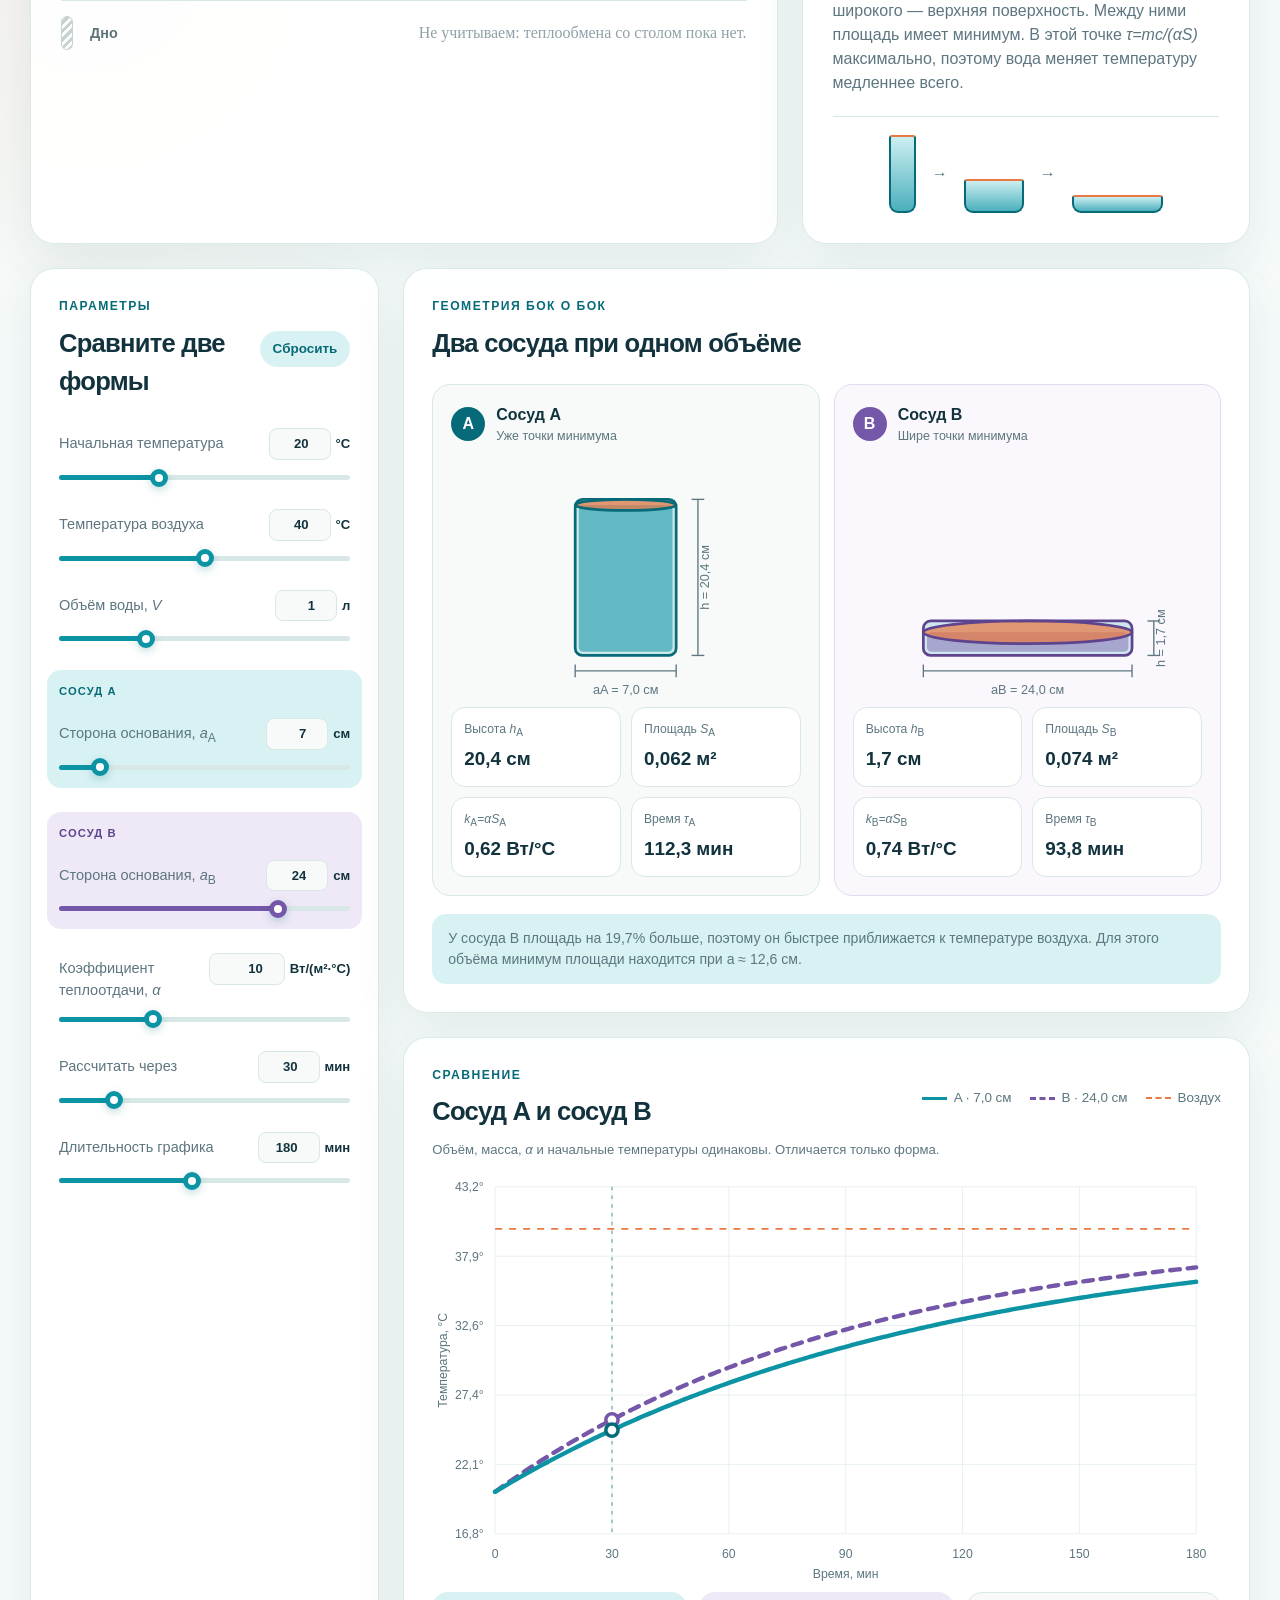
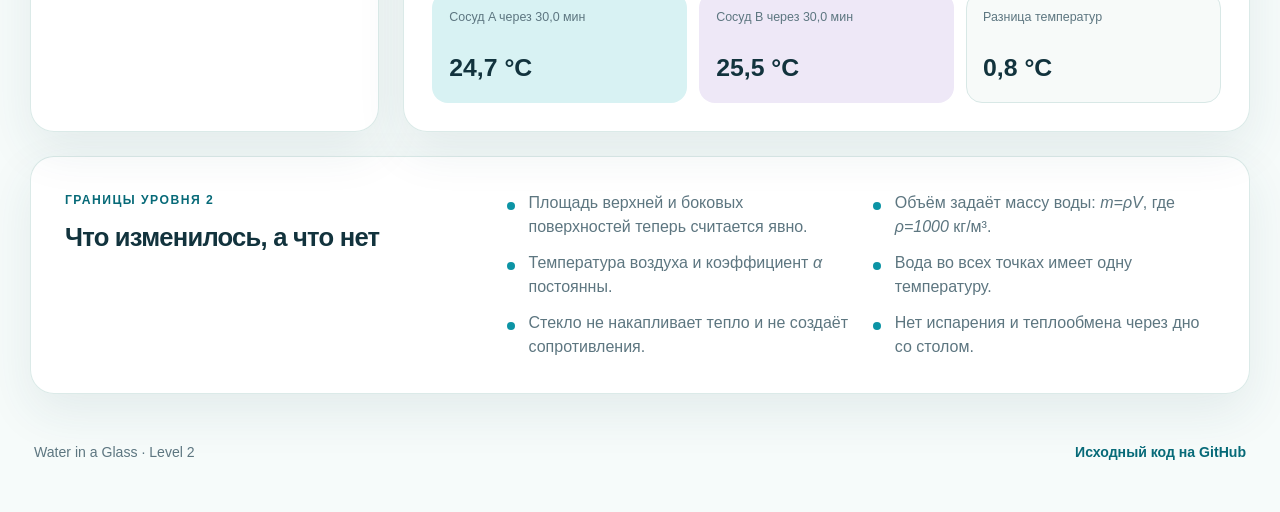
==== commit b0ff3100: "Compare two vessel shapes" ====
--- a/levels/2-surface-area/index.html
+++ b/levels/2-surface-area/index.html
@@ -168,7 +168,7 @@
           <div class="section-heading">
             <div>
               <p class="section-kicker">Параметры</p>
-              <h2>Измените форму</h2>
+              <h2>Сравните две формы</h2>
             </div>
             <button class="reset-button" id="reset" type="button">Сбросить</button>
           </div>
@@ -195,12 +195,21 @@
               </div>
               <input id="volume" type="range" min="0.2" max="3" step="0.01" value="1">
             </div>
-            <div class="control highlighted-control">
-              <div class="control-header">
-                <label for="base-side">Сторона основания, <var>a</var></label>
-                <span class="numeric-control"><input id="base-side-number" type="number" min="4" max="30" step="0.1" value="20" aria-label="Точная сторона квадратного основания"><span>см</span></span>
-              </div>
-              <input id="base-side" type="range" min="4" max="30" step="0.1" value="20">
+            <div class="control highlighted-control vessel-a-control">
+              <p class="control-group-label">Сосуд A</p>
+              <div class="control-header">
+                <label for="base-side-a">Сторона основания, <var>a</var><sub>A</sub></label>
+                <span class="numeric-control"><input id="base-side-a-number" type="number" min="4" max="30" step="0.1" value="7" aria-label="Точная сторона основания сосуда A"><span>см</span></span>
+              </div>
+              <input id="base-side-a" type="range" min="4" max="30" step="0.1" value="7">
+            </div>
+            <div class="control highlighted-control vessel-b-control">
+              <p class="control-group-label">Сосуд B</p>
+              <div class="control-header">
+                <label for="base-side-b">Сторона основания, <var>a</var><sub>B</sub></label>
+                <span class="numeric-control"><input id="base-side-b-number" type="number" min="4" max="30" step="0.1" value="24" aria-label="Точная сторона основания сосуда B"><span>см</span></span>
+              </div>
+              <input id="base-side-b" type="range" min="4" max="30" step="0.1" value="24">
             </div>
             <div class="control">
               <div class="control-header">
@@ -229,20 +238,42 @@
         <div class="level-two-output">
           <section class="vessel-card" aria-labelledby="vessel-title">
             <div>
-              <p class="section-kicker">Текущая геометрия</p>
-              <h2 id="vessel-title">Сосуд при неизменном объёме</h2>
-            </div>
-            <div class="vessel-layout">
-              <svg id="vessel-diagram" viewBox="0 0 360 270" role="img" aria-labelledby="vessel-diagram-title vessel-diagram-description">
-                <title id="vessel-diagram-title">Схема сосуда</title>
-                <desc id="vessel-diagram-description">Прямоугольный сосуд с квадратным основанием, заполненный водой.</desc>
-              </svg>
-              <dl class="geometry-values">
-                <div><dt>Высота <var>h</var></dt><dd id="height-result">2,5 см</dd></div>
-                <div><dt>Площадь <var>S</var></dt><dd id="area-result">0,060 м²</dd></div>
-                <div><dt><var>k=αS</var></dt><dd id="k-result">0,60 Вт/°C</dd></div>
-                <div><dt>Характерное время <var>τ</var></dt><dd id="tau-result">116,1 мин</dd></div>
-              </dl>
+              <p class="section-kicker">Геометрия бок о бок</p>
+              <h2 id="vessel-title">Два сосуда при одном объёме</h2>
+            </div>
+            <div class="comparison-vessels">
+              <article class="vessel-panel vessel-a-panel">
+                <div class="vessel-panel-heading">
+                  <span>A</span>
+                  <div><h3>Сосуд A</h3><p id="vessel-a-shape">Уже точки минимума</p></div>
+                </div>
+                <svg id="vessel-a-diagram" viewBox="0 0 360 270" role="img" aria-labelledby="vessel-a-diagram-title vessel-a-diagram-description">
+                  <title id="vessel-a-diagram-title">Схема сосуда A</title>
+                  <desc id="vessel-a-diagram-description">Первый прямоугольный сосуд с квадратным основанием.</desc>
+                </svg>
+                <dl class="geometry-values">
+                  <div><dt>Высота <var>h</var><sub>A</sub></dt><dd id="height-a-result">20,4 см</dd></div>
+                  <div><dt>Площадь <var>S</var><sub>A</sub></dt><dd id="area-a-result">0,062 м²</dd></div>
+                  <div><dt><var>k</var><sub>A</sub><var>=αS</var><sub>A</sub></dt><dd id="k-a-result">0,62 Вт/°C</dd></div>
+                  <div><dt>Время <var>τ</var><sub>A</sub></dt><dd id="tau-a-result">112,1 мин</dd></div>
+                </dl>
+              </article>
+              <article class="vessel-panel vessel-b-panel">
+                <div class="vessel-panel-heading">
+                  <span>B</span>
+                  <div><h3>Сосуд B</h3><p id="vessel-b-shape">Шире точки минимума</p></div>
+                </div>
+                <svg id="vessel-b-diagram" viewBox="0 0 360 270" role="img" aria-labelledby="vessel-b-diagram-title vessel-b-diagram-description">
+                  <title id="vessel-b-diagram-title">Схема сосуда B</title>
+                  <desc id="vessel-b-diagram-description">Второй прямоугольный сосуд с квадратным основанием.</desc>
+                </svg>
+                <dl class="geometry-values">
+                  <div><dt>Высота <var>h</var><sub>B</sub></dt><dd id="height-b-result">1,7 см</dd></div>
+                  <div><dt>Площадь <var>S</var><sub>B</sub></dt><dd id="area-b-result">0,074 м²</dd></div>
+                  <div><dt><var>k</var><sub>B</sub><var>=αS</var><sub>B</sub></dt><dd id="k-b-result">0,74 Вт/°C</dd></div>
+                  <div><dt>Время <var>τ</var><sub>B</sub></dt><dd id="tau-b-result">93,8 мин</dd></div>
+                </dl>
+              </article>
             </div>
             <p class="geometry-insight" id="geometry-insight"></p>
           </section>
@@ -251,11 +282,11 @@
             <div class="section-heading graph-heading">
               <div>
                 <p class="section-kicker">Сравнение</p>
-                <h2 id="graph-heading">Выбранная форма и куб</h2>
+                <h2 id="graph-heading">Сосуд A и сосуд B</h2>
               </div>
               <div class="legend" aria-label="Легенда графика">
-                <span><i class="legend-line selected-curve"></i>Выбранная</span>
-                <span><i class="legend-line cube-curve"></i>Куб</span>
+                <span><i class="legend-line selected-curve"></i><span id="vessel-a-legend">Сосуд A</span></span>
+                <span><i class="legend-line cube-curve"></i><span id="vessel-b-legend">Сосуд B</span></span>
                 <span><i class="legend-line ambient"></i>Воздух</span>
               </div>
             </div>
@@ -265,21 +296,21 @@
             <div class="chart-wrap">
               <svg id="comparison-chart" viewBox="0 0 900 480" role="img" aria-labelledby="comparison-chart-title comparison-chart-description">
                 <title id="comparison-chart-title">Сравнение температуры воды в сосудах разной формы</title>
-                <desc id="comparison-chart-description">Две кривые нагревания воды одинакового объёма в выбранном и кубическом сосудах.</desc>
+                <desc id="comparison-chart-description">Две кривые нагревания воды одинакового объёма в независимо настраиваемых сосудах A и B.</desc>
               </svg>
             </div>
             <div class="results comparison-results" aria-live="polite">
               <article class="result-card accent">
-                <span class="result-label" id="sample-result-label">Выбранная форма через 30 мин</span>
-                <strong id="sample-temperature">24,6 °C</strong>
+                <span class="result-label" id="sample-a-result-label">Сосуд A через 30 мин</span>
+                <strong id="sample-a-temperature">24,7 °C</strong>
+              </article>
+              <article class="result-card vessel-b-result">
+                <span class="result-label" id="sample-b-result-label">Сосуд B через 30 мин</span>
+                <strong id="sample-b-temperature">25,5 °C</strong>
               </article>
               <article class="result-card">
-                <span class="result-label">Кубический сосуд</span>
-                <strong id="cube-temperature">24,0 °C</strong>
-              </article>
-              <article class="result-card">
-                <span class="result-label">Разница площадей</span>
-                <strong id="area-comparison">+20,0%</strong>
+                <span class="result-label">Разница температур</span>
+                <strong id="temperature-comparison">0,8 °C</strong>
               </article>
             </div>
           </section>
--- a/levels/2-surface-area/level-two.css
+++ b/levels/2-surface-area/level-two.css
@@ -202,6 +202,22 @@
   border-radius: 14px;
 }
 
+.control-group-label {
+  margin: 0 0 8px;
+  color: var(--water-dark);
+  font-size: 0.7rem;
+  font-weight: 850;
+  letter-spacing: 0.1em;
+  text-transform: uppercase;
+}
+
+.vessel-b-control {
+  --water: #7457a8;
+  --water-dark: #5e438d;
+  --water-soft: #eee8f7;
+  background: var(--water-soft);
+}
+
 .level-two-output {
   display: grid;
   min-width: 0;
@@ -216,18 +232,68 @@
   box-shadow: var(--shadow);
 }
 
-.vessel-layout {
-  display: grid;
-  grid-template-columns: minmax(280px, 0.9fr) minmax(250px, 1.1fr);
-  gap: 28px;
+.comparison-vessels {
+  display: grid;
+  grid-template-columns: repeat(2, minmax(0, 1fr));
+  gap: 14px;
+  margin-top: 22px;
+}
+
+.vessel-panel {
+  min-width: 0;
+  padding: 18px;
+  background: #f7faf9;
+  border: 1px solid var(--line);
+  border-radius: 18px;
+}
+
+.vessel-b-panel {
+  background: #faf8fd;
+  border-color: #e3daef;
+}
+
+.vessel-panel-heading {
+  display: flex;
+  gap: 11px;
   align-items: center;
-  margin-top: 15px;
-}
-
-#vessel-diagram {
+}
+
+.vessel-panel-heading > span {
+  display: grid;
+  width: 34px;
+  height: 34px;
+  flex: 0 0 auto;
+  place-items: center;
+  color: #fff;
+  background: var(--water-dark);
+  border-radius: 50%;
+  font-weight: 850;
+}
+
+.vessel-b-panel .vessel-panel-heading > span {
+  background: #7457a8;
+}
+
+.vessel-panel-heading h3,
+.vessel-panel-heading p {
+  margin: 0;
+}
+
+.vessel-panel-heading h3 {
+  font-size: 1rem;
+}
+
+.vessel-panel-heading p {
+  color: var(--muted);
+  font-size: 0.78rem;
+}
+
+#vessel-a-diagram,
+#vessel-b-diagram {
   display: block;
   width: 100%;
-  max-height: 270px;
+  max-height: 245px;
+  margin: 8px 0;
 }
 
 .geometry-values {
@@ -243,6 +309,11 @@
   background: #f7faf9;
   border: 1px solid var(--line);
   border-radius: 14px;
+}
+
+.vessel-panel .geometry-values div {
+  padding: 12px;
+  background: #fff;
 }
 
 .geometry-values dt {
@@ -284,6 +355,11 @@
   border-top-style: dashed;
 }
 
+.vessel-b-result {
+  background: #eee8f7;
+  border-color: transparent;
+}
+
 .comparison-results {
   grid-template-columns: repeat(3, 1fr);
 }
@@ -295,11 +371,12 @@
 }
 
 @media (max-width: 760px) {
-  .vessel-layout {
+  .comparison-vessels {
     grid-template-columns: 1fr;
   }
 
-  #vessel-diagram {
+  #vessel-a-diagram,
+  #vessel-b-diagram {
     max-width: 420px;
     margin: 0 auto;
   }
